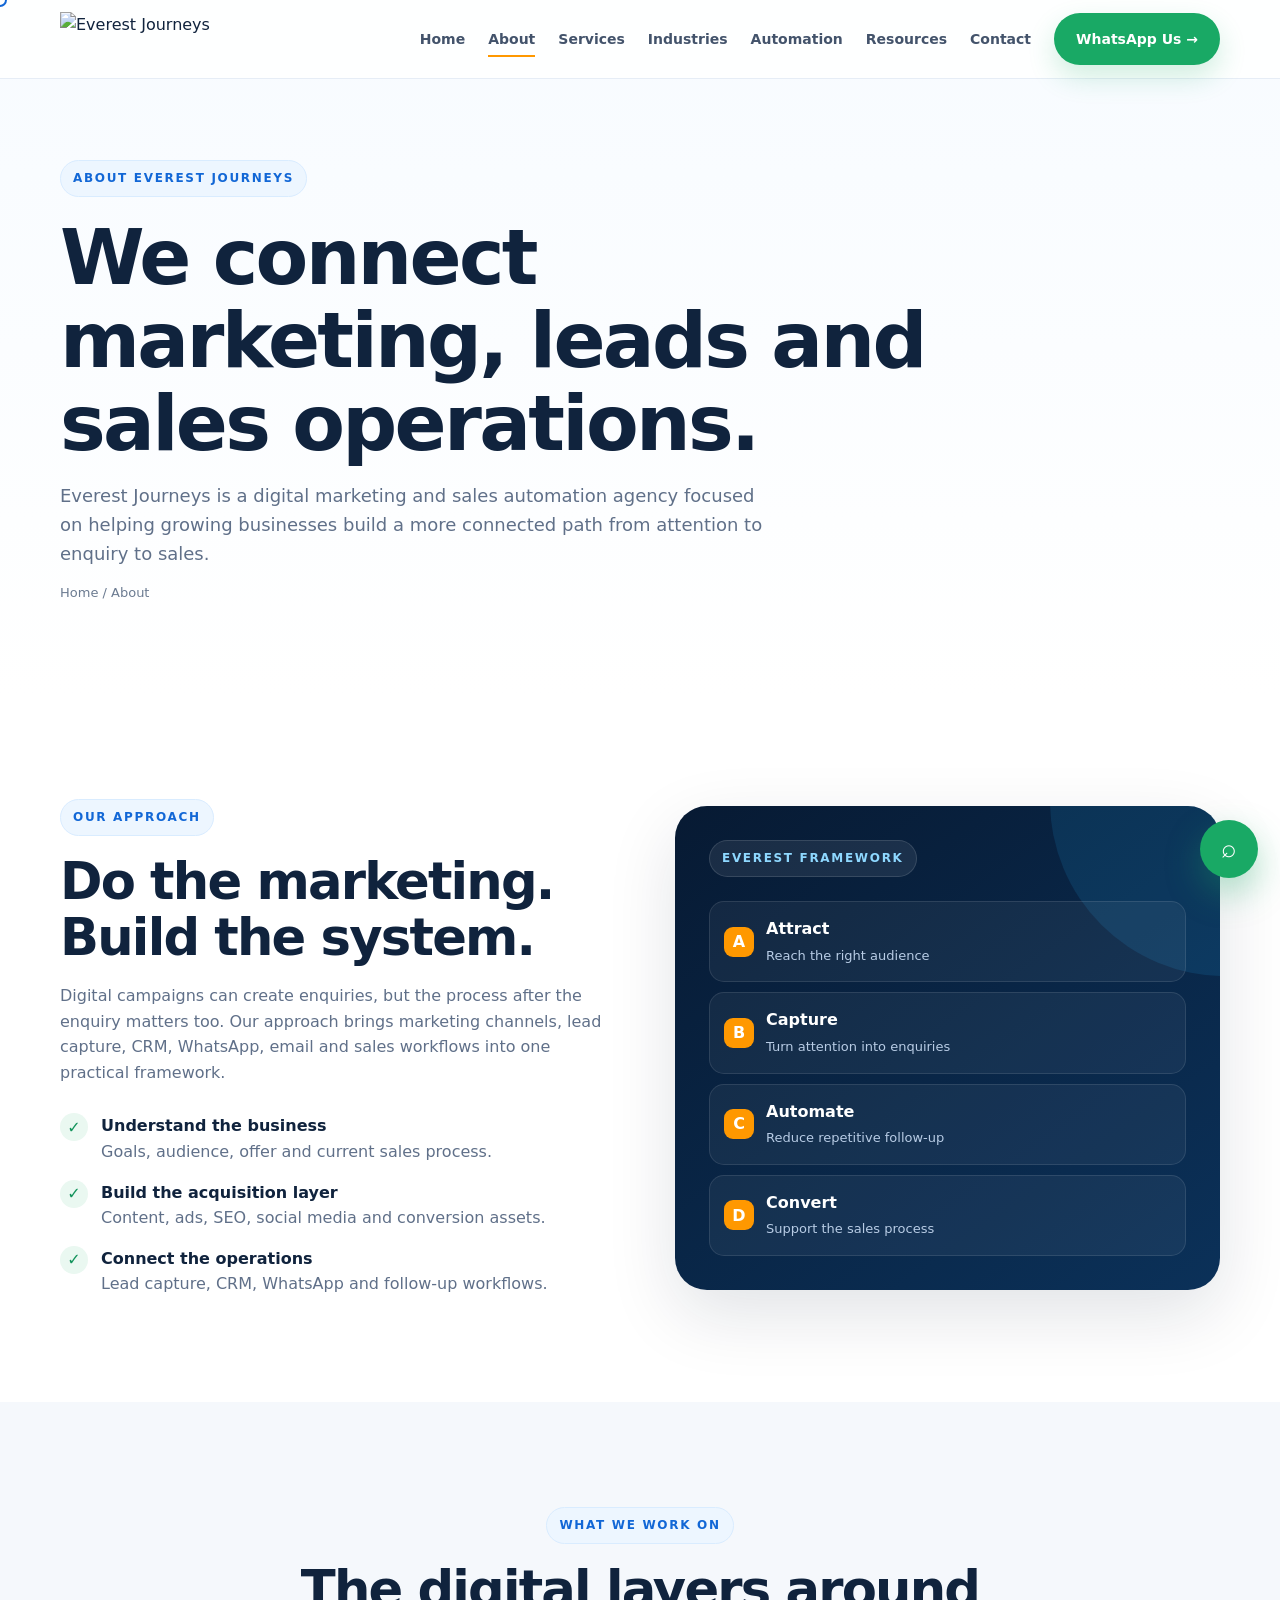
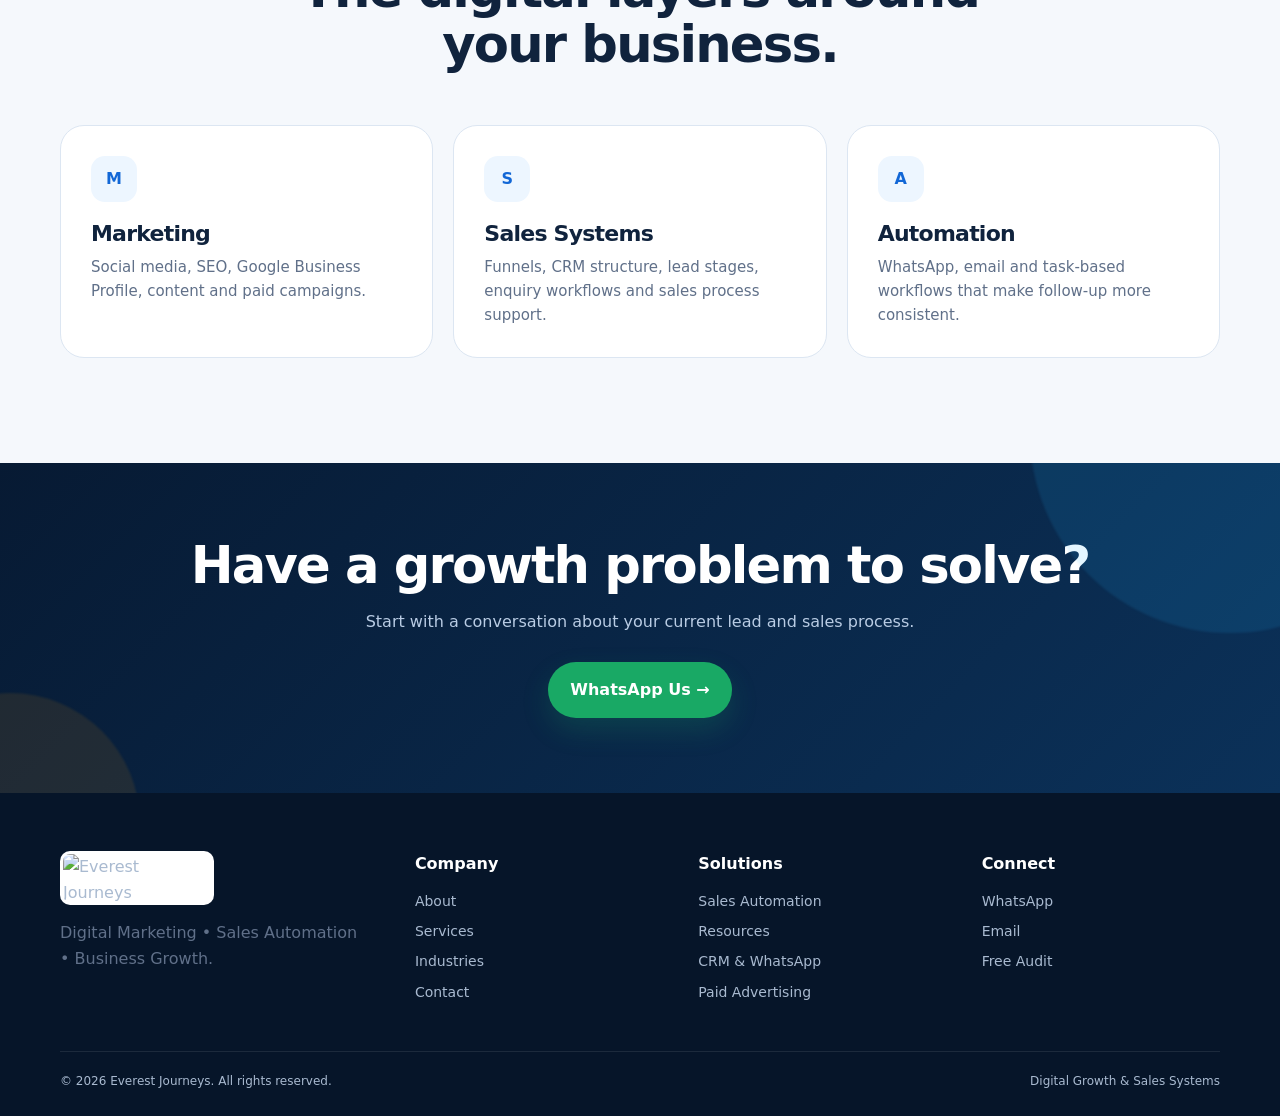
==== about.html @ ce10f8fa "Add files via upload" ====
<!doctype html>
<html lang="en">
<head>
<meta charset="utf-8">
<meta name="viewport" content="width=device-width,initial-scale=1">
<title>About Everest Journeys | Digital Growth & Sales Systems</title>
<meta name="description" content="Learn about Everest Journeys and its digital marketing, lead management and sales automation approach.">
<meta name="theme-color" content="#071a33">
<meta property="og:title" content="About Everest Journeys | Digital Growth & Sales Systems">
<meta property="og:description" content="Learn about Everest Journeys and its digital marketing, lead management and sales automation approach.">
<meta property="og:type" content="website">
<link rel="icon" href="assets/logo.jpg">
<link rel="stylesheet" href="style.css">
</head>
<body>
<div class="loader"><img src="assets/logo.jpg" alt="Everest Journeys"></div>
<div class="cursor"></div>
<header class="nav"><div class="container nav-inner">
<a href="index.html" aria-label="Everest Journeys home"><img class="logo-img" src="assets/logo.jpg" alt="Everest Journeys"></a>
<button class="menu" aria-label="Open menu">☰</button>
<nav class="nav-links">
<a href="index.html">Home</a><a href="about.html">About</a><a href="services.html">Services</a><a href="industries.html">Industries</a><a href="automation.html">Automation</a><a href="resources.html">Resources</a><a href="contact.html">Contact</a>
<a class="btn btn-whatsapp" href="https://wa.me/919928728548?text=Hello%20Everest%20Journeys%2C%20I%20want%20to%20discuss%20my%20business." target="_blank" rel="noopener">WhatsApp Us →</a>
</nav></div></header>

<main>
<section class="page-hero"><div class="container reveal"><span class="eyebrow">About Everest Journeys</span><h1>We connect marketing, leads and sales operations.</h1><p class="sub" style="margin-left:0">Everest Journeys is a digital marketing and sales automation agency focused on helping growing businesses build a more connected path from attention to enquiry to sales.</p><div class="breadcrumb">Home / About</div></div></section>
<section class="section"><div class="container split"><div class="reveal"><span class="eyebrow">Our Approach</span><h2 style="margin-top:18px">Do the marketing. Build the system.</h2><p style="margin-top:18px">Digital campaigns can create enquiries, but the process after the enquiry matters too. Our approach brings marketing channels, lead capture, CRM, WhatsApp, email and sales workflows into one practical framework.</p><div class="checks"><div class="check"><i>✓</i><div><b>Understand the business</b><p>Goals, audience, offer and current sales process.</p></div></div><div class="check"><i>✓</i><div><b>Build the acquisition layer</b><p>Content, ads, SEO, social media and conversion assets.</p></div></div><div class="check"><i>✓</i><div><b>Connect the operations</b><p>Lead capture, CRM, WhatsApp and follow-up workflows.</p></div></div></div></div>
<div class="system reveal delay-2"><span class="eyebrow" style="background:rgba(255,255,255,.08);border-color:rgba(255,255,255,.12);color:#8ed8ff">Everest Framework</span><div class="flow"><div class="flow-row"><div class="flow-num">A</div><div><b>Attract</b><br><span>Reach the right audience</span></div></div><div class="flow-row"><div class="flow-num">B</div><div><b>Capture</b><br><span>Turn attention into enquiries</span></div></div><div class="flow-row"><div class="flow-num">C</div><div><b>Automate</b><br><span>Reduce repetitive follow-up</span></div></div><div class="flow-row"><div class="flow-num">D</div><div><b>Convert</b><br><span>Support the sales process</span></div></div></div></div></div></section>
<section class="section soft"><div class="container"><div class="section-head center reveal"><span class="eyebrow">What We Work On</span><h2 style="margin-top:18px">The digital layers around your business.</h2></div><div class="grid-3"><div class="card reveal"><div class="icon">M</div><h3>Marketing</h3><p>Social media, SEO, Google Business Profile, content and paid campaigns.</p></div><div class="card reveal delay-1"><div class="icon">S</div><h3>Sales Systems</h3><p>Funnels, CRM structure, lead stages, enquiry workflows and sales process support.</p></div><div class="card reveal delay-2"><div class="icon">A</div><h3>Automation</h3><p>WhatsApp, email and task-based workflows that make follow-up more consistent.</p></div></div></div></section>
<section class="cta"><div class="container center reveal"><h2>Have a growth problem to solve?</h2><p>Start with a conversation about your current lead and sales process.</p><div class="actions"><a class="btn btn-whatsapp" href="https://wa.me/919928728548?text=Hello%20Everest%20Journeys%2C%20I%20want%20to%20discuss%20my%20business." target="_blank" rel="noopener">WhatsApp Us →</a></div></div></section>
</main>

<a class="whatsapp-float" href="https://wa.me/919928728548?text=Hello%20Everest%20Journeys%2C%20I%20want%20a%20business%20growth%20audit." target="_blank" rel="noopener" aria-label="WhatsApp Everest Journeys">⌕</a>
<footer class="footer"><div class="container">
<div class="footer-grid">
<div><img class="logo-img" src="assets/logo.jpg" alt="Everest Journeys"><p style="margin-top:15px;max-width:300px">Digital Marketing • Sales Automation • Business Growth.</p></div>
<div><h4>Company</h4><a href="about.html">About</a><a href="services.html">Services</a><a href="industries.html">Industries</a><a href="contact.html">Contact</a></div>
<div><h4>Solutions</h4><a href="automation.html">Sales Automation</a><a href="resources.html">Resources</a><a href="services.html#crm">CRM & WhatsApp</a><a href="services.html#ads">Paid Advertising</a></div>
<div><h4>Connect</h4><a href="https://wa.me/919928728548" target="_blank" rel="noopener">WhatsApp</a><a href="mailto:ronak@everestjourneys.in">Email</a><a href="contact.html">Free Audit</a></div>
</div>
<div class="footer-bottom"><span>© 2026 Everest Journeys. All rights reserved.</span><span>Digital Growth & Sales Systems</span></div>
</div></footer>
<script src="script.js"></script>
</body></html>
---- style.css ----
:root{
  --navy:#071a33;--navy2:#0b2749;--blue:#1267d6;--cyan:#27b7ff;--orange:#ff9800;
  --ink:#10233d;--muted:#607089;--line:#dce6f2;--soft:#f5f8fc;--white:#fff;
  --shadow:0 24px 70px rgba(7,26,51,.12);--radius:24px;
}
*{box-sizing:border-box;margin:0;padding:0}
html{scroll-behavior:smooth}
body{font-family:Inter,ui-sans-serif,system-ui,-apple-system,Segoe UI,Roboto,Arial,sans-serif;color:var(--ink);background:#fff;line-height:1.6;overflow-x:hidden}
a{text-decoration:none;color:inherit} button,input,textarea,select{font:inherit}
.container{width:min(1160px,92%);margin:auto}
.section{padding:105px 0;position:relative}
.soft{background:var(--soft)}
.center{text-align:center}
.eyebrow{display:inline-flex;align-items:center;gap:8px;font-size:12px;font-weight:800;letter-spacing:.14em;text-transform:uppercase;color:var(--blue);background:#edf6ff;border:1px solid #d9ecff;padding:8px 12px;border-radius:999px}
h1,h2,h3{line-height:1.08;letter-spacing:-.035em}
h1{font-size:clamp(44px,6vw,78px);max-width:780px}
h2{font-size:clamp(34px,4vw,54px)}
h3{font-size:22px}
p{color:var(--muted)}
.sub{max-width:720px;margin:16px auto 0;font-size:18px}
.btn{display:inline-flex;align-items:center;justify-content:center;gap:9px;border-radius:999px;padding:14px 21px;font-weight:800;border:1px solid transparent;transition:.3s;cursor:pointer}
.btn-primary{background:linear-gradient(135deg,var(--blue),#1596f3);color:#fff;box-shadow:0 12px 28px rgba(18,103,214,.25)}
.btn-primary:hover{transform:translateY(-3px);box-shadow:0 18px 36px rgba(18,103,214,.3)}
.btn-outline{border-color:#cbd8e8;background:#fff;color:var(--ink)}
.btn-outline:hover{transform:translateY(-3px);border-color:var(--blue);color:var(--blue)}
.btn-whatsapp{background:#19a965;color:#fff;box-shadow:0 12px 28px rgba(25,169,101,.2)}
.btn-whatsapp:hover{transform:translateY(-3px)}
.nav{position:fixed;top:0;left:0;right:0;z-index:1000;background:rgba(255,255,255,.86);backdrop-filter:blur(18px);border-bottom:1px solid rgba(220,230,242,.7)}
.nav-inner{height:78px;display:flex;align-items:center;justify-content:space-between;gap:25px}
.logo-img{width:154px;height:54px;object-fit:contain;display:block}
.nav-links{display:flex;align-items:center;gap:23px;font-size:14px;font-weight:750}
.nav-links a:not(.btn){color:#43536b;position:relative}
.nav-links a:not(.btn):after{content:"";position:absolute;left:0;right:100%;bottom:-7px;height:2px;background:var(--orange);transition:.25s}
.nav-links a:hover{color:var(--ink)}
.nav-links a:hover:after,.nav-links a.active:after{right:0}
.menu{display:none;border:0;background:none;font-size:28px}
.hero{min-height:790px;padding:170px 0 100px;background:
radial-gradient(circle at 80% 25%,rgba(39,183,255,.18),transparent 30%),
radial-gradient(circle at 20% 10%,rgba(255,152,0,.10),transparent 25%),
linear-gradient(180deg,#f8fbff,#fff);position:relative;overflow:hidden}
.hero:before{content:"";position:absolute;inset:0;background-image:linear-gradient(rgba(18,103,214,.045) 1px,transparent 1px),linear-gradient(90deg,rgba(18,103,214,.045) 1px,transparent 1px);background-size:44px 44px;mask-image:linear-gradient(to bottom,#000,transparent 85%);pointer-events:none}
.hero-grid{display:grid;grid-template-columns:1.02fr .98fr;align-items:center;gap:60px;position:relative;z-index:1}
.hero h1{margin:22px 0}
.hero h1 span{background:linear-gradient(90deg,var(--blue),var(--cyan));-webkit-background-clip:text;background-clip:text;color:transparent}
.hero-copy{font-size:19px;max-width:660px}
.actions{display:flex;gap:13px;flex-wrap:wrap;margin-top:28px}
.hero-note{display:flex;gap:20px;flex-wrap:wrap;margin-top:28px;font-size:13px;color:#53647b;font-weight:700}
.hero-note span{display:flex;align-items:center;gap:7px}
.hero-note b{color:var(--orange)}
.visual{position:relative;min-height:520px;perspective:1200px}
.dashboard{position:absolute;inset:35px 5px 55px 20px;border:1px solid rgba(255,255,255,.35);border-radius:28px;background:linear-gradient(145deg,#0a2445,#0a315b);box-shadow:0 40px 90px rgba(7,26,51,.28);padding:22px;color:#fff;transform:rotateY(-8deg) rotateX(4deg);transition:.6s}
.visual:hover .dashboard{transform:rotateY(-2deg) rotateX(1deg) translateY(-8px)}
.dash-head{display:flex;justify-content:space-between;align-items:center;color:#dcecff}
.dash-title{font-weight:850}
.live{font-size:11px;padding:6px 9px;border-radius:999px;background:rgba(38,202,132,.12);color:#6df0b0;border:1px solid rgba(109,240,176,.2)}
.pipeline{display:grid;grid-template-columns:repeat(3,1fr);gap:12px;margin-top:20px}
.pipe{background:rgba(255,255,255,.06);border:1px solid rgba(255,255,255,.08);border-radius:16px;padding:12px;min-height:260px}
.pipe>strong{font-size:10px;letter-spacing:.12em;color:#8fb0d5}
.lead-card{margin-top:11px;background:#fff;color:var(--ink);border-radius:12px;padding:12px;box-shadow:0 8px 18px rgba(0,0,0,.1);font-size:11px}
.lead-card b{display:block;font-size:12px;margin-bottom:2px}
.metric{display:flex;justify-content:space-between;margin-top:18px;padding-top:15px;border-top:1px solid rgba(255,255,255,.1)}
.metric strong{font-size:23px}.metric small{color:#9bb3d1}
.float-card{position:absolute;background:#fff;border:1px solid #e5edf6;border-radius:18px;padding:14px 17px;box-shadow:0 20px 45px rgba(7,26,51,.15);font-size:12px;font-weight:800;animation:float 5s ease-in-out infinite}
.float-card b{display:block;font-size:16px;color:var(--blue)}
.fc1{top:4px;right:-12px}.fc2{bottom:22px;left:-18px;animation-delay:-2s}.fc3{bottom:0;right:45px;animation-delay:-3.2s}
@keyframes float{50%{transform:translateY(-12px)}}
.marquee{border-block:1px solid var(--line);background:#fff;overflow:hidden}
.marquee-track{display:flex;gap:45px;width:max-content;padding:20px 0;font-size:12px;font-weight:850;letter-spacing:.12em;text-transform:uppercase;color:#73839a;animation:marquee 24s linear infinite}
@keyframes marquee{to{transform:translateX(-50%)}}
.section-head{max-width:780px;margin-bottom:52px}
.section-head.center{margin-left:auto;margin-right:auto}
.grid-3{display:grid;grid-template-columns:repeat(3,1fr);gap:20px}
.card{background:#fff;border:1px solid var(--line);border-radius:var(--radius);padding:30px;transition:.35s;position:relative;overflow:hidden}
.card:before{content:"";position:absolute;width:130px;height:130px;right:-65px;top:-65px;border-radius:50%;background:radial-gradient(circle,rgba(39,183,255,.18),transparent 68%);opacity:0;transition:.35s}
.card:hover{transform:translateY(-9px);box-shadow:var(--shadow);border-color:#cfe2f7}
.card:hover:before{opacity:1}
.icon{width:46px;height:46px;border-radius:14px;display:grid;place-items:center;background:#edf6ff;color:var(--blue);font-weight:900;margin-bottom:20px}
.card p{margin-top:10px;font-size:15px}
.split{display:grid;grid-template-columns:1fr 1fr;gap:70px;align-items:center}
.checks{display:grid;gap:15px;margin-top:28px}
.check{display:flex;gap:13px;align-items:flex-start}
.check i{width:28px;height:28px;border-radius:50%;display:grid;place-items:center;background:#eaf8f1;color:#12935b;font-style:normal;font-weight:900;flex:0 0 auto}
.system{background:linear-gradient(145deg,#071a33,#0b3159);border-radius:32px;padding:34px;color:#fff;box-shadow:var(--shadow);position:relative;overflow:hidden}
.system:after{content:"";position:absolute;width:350px;height:350px;border-radius:50%;background:rgba(39,183,255,.12);right:-180px;top:-180px}
.flow{display:grid;gap:10px;margin-top:24px;position:relative;z-index:1}
.flow-row{display:flex;align-items:center;gap:12px;padding:14px;border:1px solid rgba(255,255,255,.1);background:rgba(255,255,255,.05);border-radius:15px}
.flow-num{width:30px;height:30px;border-radius:9px;display:grid;place-items:center;background:var(--orange);color:#fff;font-weight:900}
.flow-row span{color:#b8cce5;font-size:13px}
.industry{display:block;min-height:230px}
.industry h3{margin-top:35px}
.industry .tag{position:absolute;top:25px;right:25px;font-size:11px;font-weight:850;color:var(--blue);background:#edf6ff;padding:6px 9px;border-radius:999px}
.cta{padding:75px 0;background:linear-gradient(135deg,#071a33,#0b3159);color:#fff;position:relative;overflow:hidden}
.cta:before,.cta:after{content:"";position:absolute;border-radius:50%;filter:blur(1px)}
.cta:before{width:400px;height:400px;background:rgba(39,183,255,.12);right:-150px;top:-230px}
.cta:after{width:260px;height:260px;background:rgba(255,152,0,.10);left:-120px;bottom:-160px}
.cta p{color:#b9cce4;max-width:700px;margin:15px auto 0}
.cta .actions{justify-content:center}
.footer{background:#061529;color:#a9bad0;padding:58px 0 25px}
.footer-grid{display:grid;grid-template-columns:1.3fr 1fr 1fr 1fr;gap:45px}
.footer .logo-img{background:#fff;border-radius:10px;padding:3px}
.footer h4{color:#fff;margin-bottom:13px}
.footer a{display:block;font-size:14px;margin:8px 0;color:#a9bad0}.footer a:hover{color:#fff}
.footer-bottom{border-top:1px solid rgba(255,255,255,.09);margin-top:40px;padding-top:20px;font-size:12px;display:flex;justify-content:space-between;gap:20px}
.page-hero{padding:160px 0 90px;background:linear-gradient(180deg,#f7fbff,#fff);position:relative}
.page-hero h1{margin-top:20px;max-width:900px}
.breadcrumb{font-size:13px;color:#6b7b91;margin-top:15px}
.service-grid{display:grid;grid-template-columns:repeat(2,1fr);gap:20px}
.service-card{display:flex;gap:20px}
.service-card .icon{flex:0 0 auto}
.faq{border-top:1px solid var(--line)}
.faq details{border-bottom:1px solid var(--line);padding:22px 0}
.faq summary{cursor:pointer;font-weight:800;list-style:none;display:flex;justify-content:space-between;gap:20px}
.faq summary:after{content:"+";color:var(--blue);font-size:22px}.faq details[open] summary:after{content:"−"}
.faq p{padding-top:12px;max-width:850px}
.form-wrap{display:grid;grid-template-columns:.85fr 1.15fr;gap:30px}
.form-card{background:#fff;border:1px solid var(--line);border-radius:28px;padding:30px;box-shadow:var(--shadow)}
.field{display:grid;gap:7px;margin-bottom:16px}.field label{font-size:13px;font-weight:800}
.field input,.field textarea,.field select{width:100%;border:1px solid #d5e0ec;border-radius:13px;padding:13px 14px;outline:none;background:#fbfdff}
.field input:focus,.field textarea:focus,.field select:focus{border-color:var(--blue);box-shadow:0 0 0 4px rgba(18,103,214,.08)}
.field textarea{min-height:135px;resize:vertical}
.notice{padding:14px;border-radius:14px;background:#f4f8fd;border:1px solid #e0eaf4;font-size:13px;color:#607089}
.whatsapp-float{position:fixed;right:22px;bottom:22px;z-index:900;width:58px;height:58px;border-radius:50%;display:grid;place-items:center;background:#19a965;color:#fff;box-shadow:0 15px 35px rgba(25,169,101,.35);font-size:26px;transition:.3s}
.whatsapp-float:hover{transform:translateY(-5px) scale(1.04)}
.reveal{opacity:0;transform:translateY(28px);transition:opacity .8s ease,transform .8s ease}.reveal.visible{opacity:1;transform:none}
.delay-1{transition-delay:.08s}.delay-2{transition-delay:.16s}.delay-3{transition-delay:.24s}
.loader{position:fixed;inset:0;background:#fff;z-index:2000;display:grid;place-items:center;transition:.5s}
.loader.hide{opacity:0;visibility:hidden}.loader img{width:160px;height:90px;object-fit:contain}
.cursor{position:fixed;width:14px;height:14px;border:2px solid var(--blue);border-radius:50%;pointer-events:none;z-index:3000;transform:translate(-50%,-50%);transition:width .2s,height .2s,background .2s;display:none}
@media (pointer:fine){.cursor{display:block}}
@media(max-width:980px){
 .nav-links{position:fixed;top:78px;left:0;right:0;background:#fff;border-bottom:1px solid var(--line);padding:18px 5%;display:none;flex-direction:column;align-items:stretch}
 .nav-links.open{display:flex}.nav-links .btn{text-align:center}.menu{display:block}
 .hero-grid,.split,.form-wrap{grid-template-columns:1fr}.visual{min-height:500px}.dashboard{inset:20px 10px 60px 10px}
 .grid-3{grid-template-columns:1fr 1fr}.footer-grid{grid-template-columns:1fr 1fr}
}
@media(max-width:620px){
 .nav-inner{height:70px}.logo-img{width:128px;height:48px}.nav-links{top:70px}
 .section{padding:76px 0}.hero{padding:130px 0 70px;min-height:auto}.hero h1{font-size:46px}.hero-copy{font-size:17px}
 .visual{min-height:420px}.dashboard{padding:15px;border-radius:20px}.pipeline{gap:7px}.pipe{padding:8px;min-height:215px}.lead-card{padding:8px;font-size:9px}.lead-card b{font-size:10px}
 .fc1{right:-5px}.fc2{left:-5px}.fc3{right:5px}.float-card{padding:10px 12px}
 .grid-3,.service-grid{grid-template-columns:1fr}.footer-grid{grid-template-columns:1fr 1fr}.footer-bottom{flex-direction:column}
 .actions .btn{width:100%}.cta{padding:65px 0}
}
@media(prefers-reduced-motion:reduce){*,*:before,*:after{animation:none!important;transition:none!important;scroll-behavior:auto!important}.reveal{opacity:1;transform:none}}
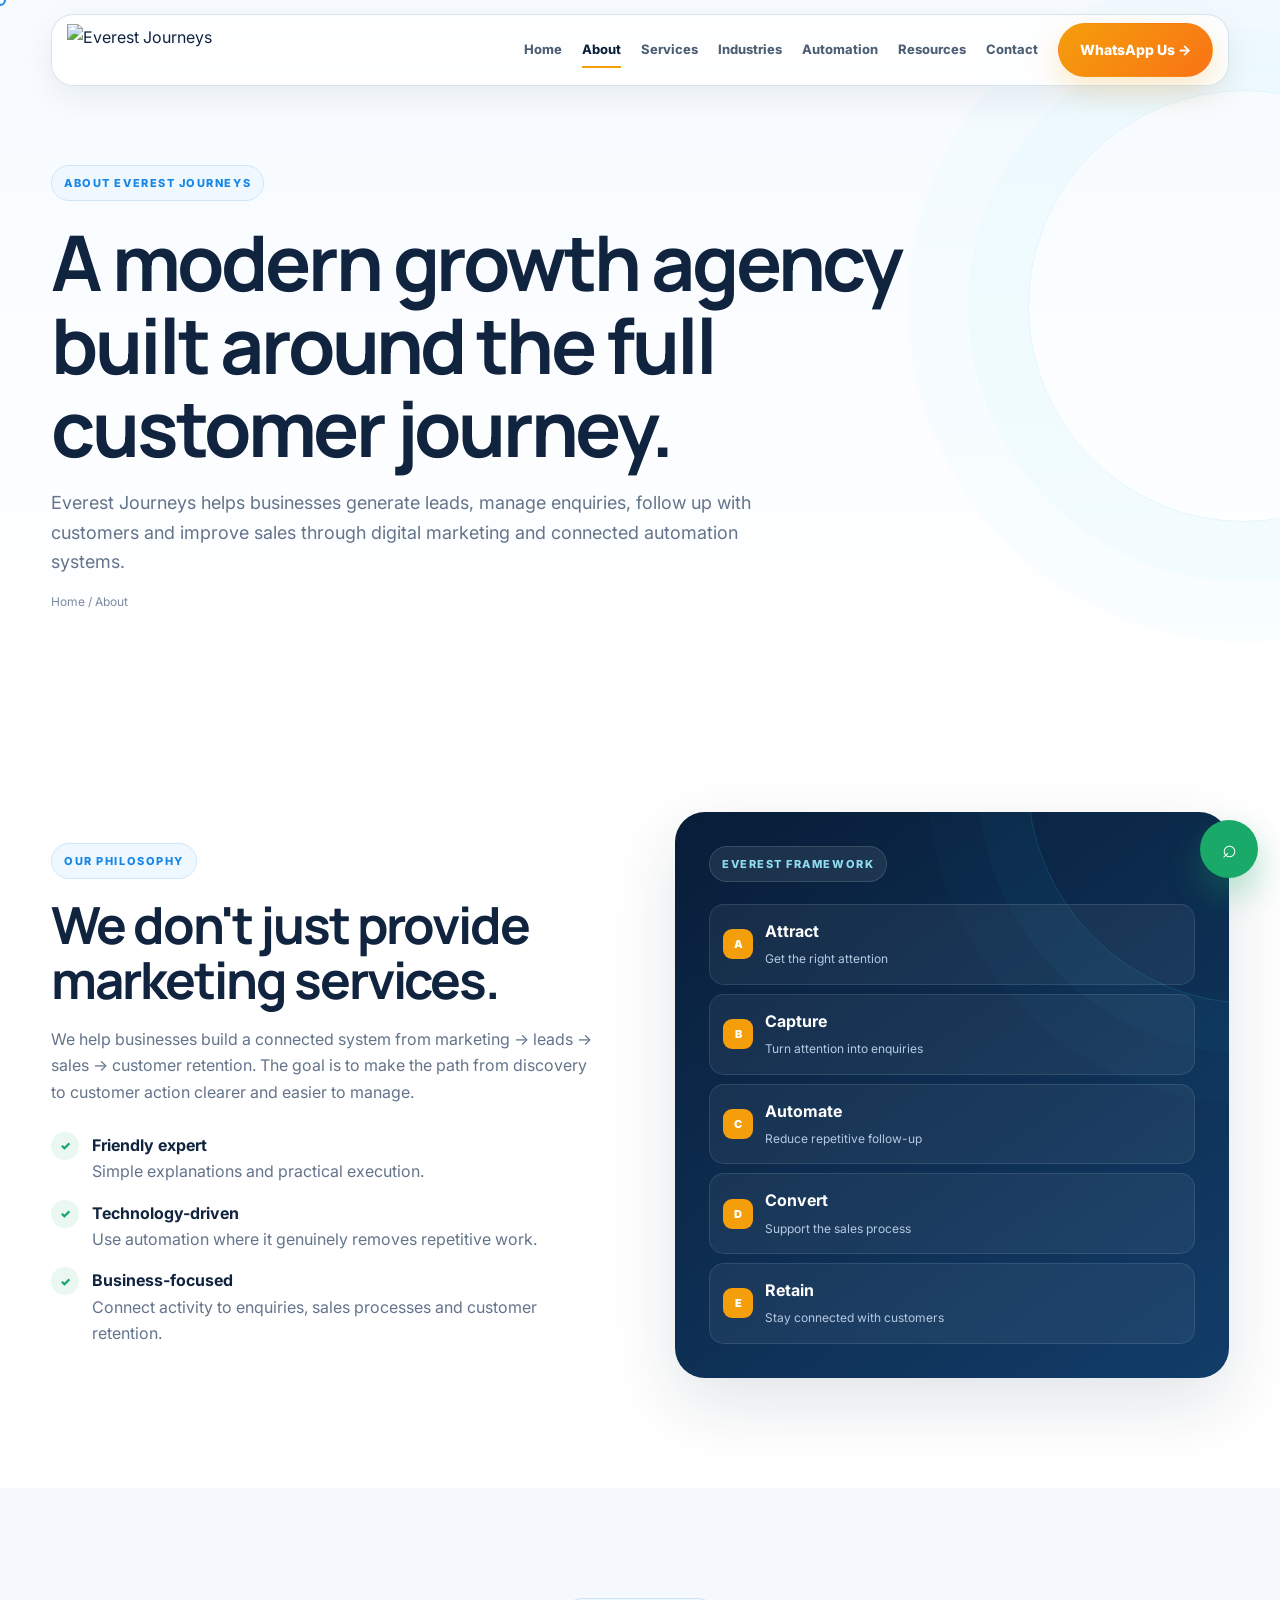
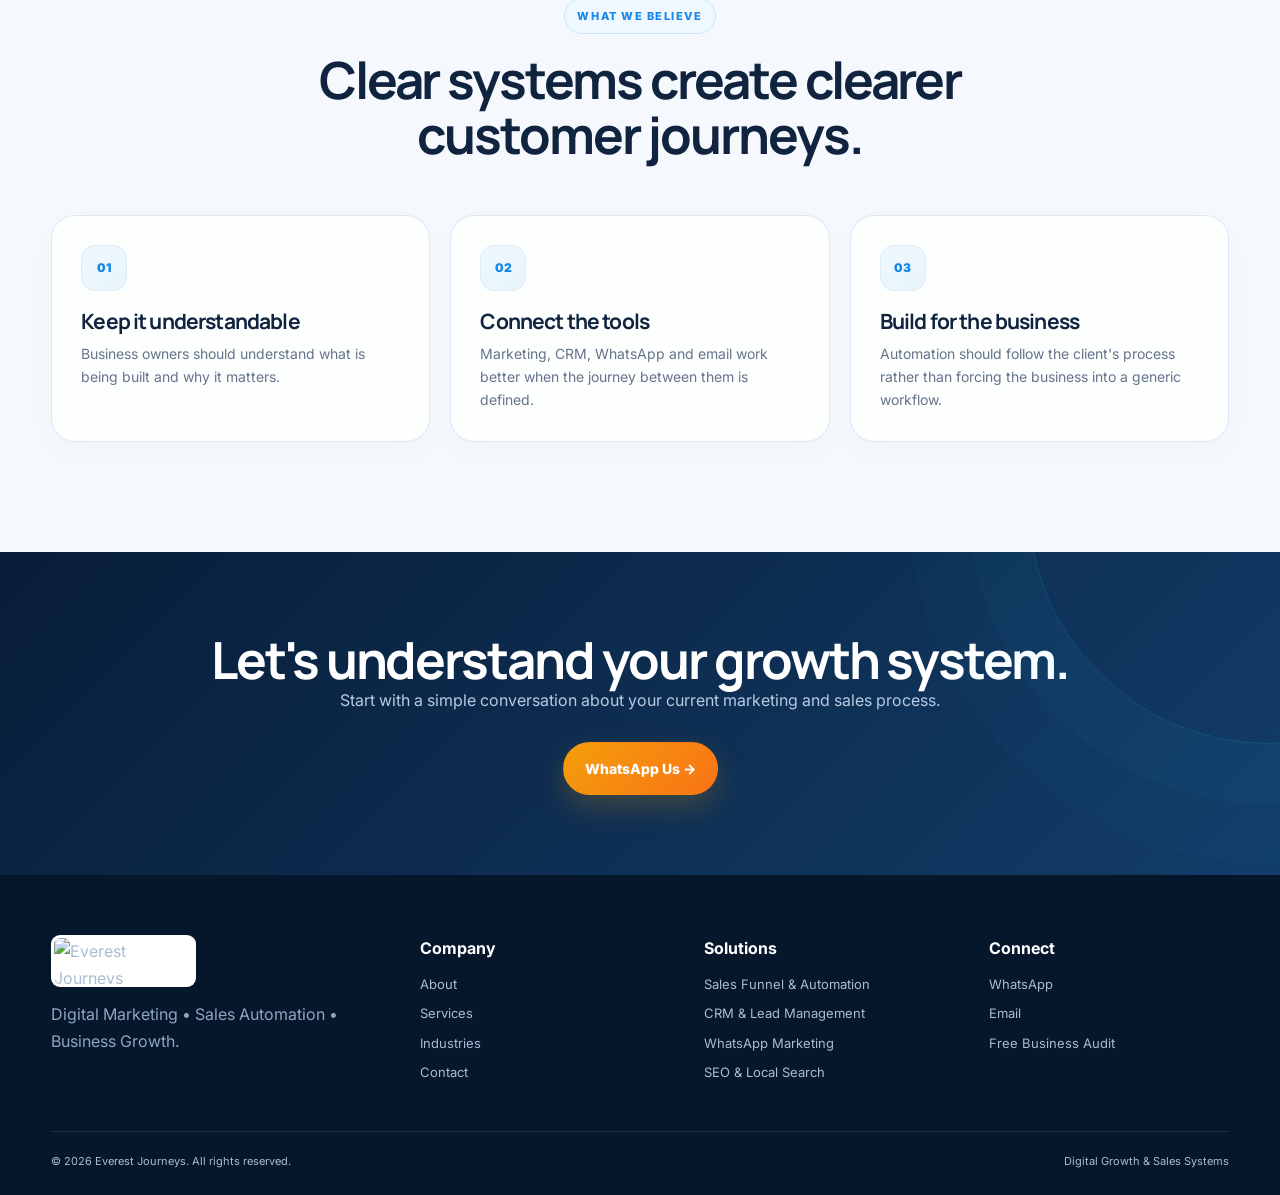
==== commit 71b92aeb: "Add files via upload" ====
--- a/about.html
+++ b/about.html
@@ -1,45 +1,49 @@
 <!doctype html>
-<html lang="en">
+<html lang="en-IN">
 <head>
-<meta charset="utf-8">
-<meta name="viewport" content="width=device-width,initial-scale=1">
-<title>About Everest Journeys | Digital Growth & Sales Systems</title>
-<meta name="description" content="Learn about Everest Journeys and its digital marketing, lead management and sales automation approach.">
-<meta name="theme-color" content="#071a33">
-<meta property="og:title" content="About Everest Journeys | Digital Growth & Sales Systems">
-<meta property="og:description" content="Learn about Everest Journeys and its digital marketing, lead management and sales automation approach.">
-<meta property="og:type" content="website">
-<link rel="icon" href="assets/logo.jpg">
+<meta charset="utf-8"><meta name="viewport" content="width=device-width,initial-scale=1">
+<title>About Everest Journeys | Digital Growth & Sales Automation Agency</title><meta name="description" content="Learn how Everest Journeys connects digital marketing, lead management, sales automation and customer retention.">
+<link rel="canonical" href="https://everestjourneys.in/about.html">
+<meta name="robots" content="index,follow,max-image-preview:large,max-snippet:-1,max-video-preview:-1">
+<meta name="theme-color" content="#0B1F3A">
+<meta property="og:type" content="website"><meta property="og:title" content="About Everest Journeys | Digital Growth & Sales Automation Agency"><meta property="og:description" content="Learn how Everest Journeys connects digital marketing, lead management, sales automation and customer retention."><meta property="og:url" content="https://everestjourneys.in/about.html">
+<link rel="icon" type="image/png" href="assets/logo.png">
 <link rel="stylesheet" href="style.css">
+<script type="application/ld+json">
+{
+ "@context":"https://schema.org",
+ "@type":"AboutPage",
+ "name":"About Everest Journeys | Digital Growth & Sales Automation Agency",
+ "url":"https://everestjourneys.in/about.html",
+ "description":"Learn how Everest Journeys connects digital marketing, lead management, sales automation and customer retention.",
+ "isPartOf":{"@type":"WebSite","name":"Everest Journeys","url":"https://everestjourneys.in/"},
+ "publisher":{"@type":"Organization","name":"Everest Journeys","url":"https://everestjourneys.in/","email":"ronak@everestjourneys.in","telephone":"+919928728548"}
+}
+</script>
 </head>
 <body>
-<div class="loader"><img src="assets/logo.jpg" alt="Everest Journeys"></div>
+<div class="loader"><img src="assets/logo.png" alt="Everest Journeys"></div>
 <div class="cursor"></div>
-<header class="nav"><div class="container nav-inner">
-<a href="index.html" aria-label="Everest Journeys home"><img class="logo-img" src="assets/logo.jpg" alt="Everest Journeys"></a>
-<button class="menu" aria-label="Open menu">☰</button>
+<header class="nav"><div class="container nav-shell"><div class="nav-inner">
+<a class="logo-link" href="index.html" aria-label="Everest Journeys Home"><img class="logo-img" src="assets/logo.png" alt="Everest Journeys"></a>
+<button class="menu" aria-label="Open navigation">☰</button>
 <nav class="nav-links">
 <a href="index.html">Home</a><a href="about.html">About</a><a href="services.html">Services</a><a href="industries.html">Industries</a><a href="automation.html">Automation</a><a href="resources.html">Resources</a><a href="contact.html">Contact</a>
-<a class="btn btn-whatsapp" href="https://wa.me/919928728548?text=Hello%20Everest%20Journeys%2C%20I%20want%20to%20discuss%20my%20business." target="_blank" rel="noopener">WhatsApp Us →</a>
-</nav></div></header>
+<a class="btn btn-orange" href="https://wa.me/919928728548?text=Hello%20Everest%20Journeys%2C%20I%20want%20to%20discuss%20my%20business." target="_blank" rel="noopener">WhatsApp Us →</a>
+</nav></div></div></header>
 
-<main>
-<section class="page-hero"><div class="container reveal"><span class="eyebrow">About Everest Journeys</span><h1>We connect marketing, leads and sales operations.</h1><p class="sub" style="margin-left:0">Everest Journeys is a digital marketing and sales automation agency focused on helping growing businesses build a more connected path from attention to enquiry to sales.</p><div class="breadcrumb">Home / About</div></div></section>
-<section class="section"><div class="container split"><div class="reveal"><span class="eyebrow">Our Approach</span><h2 style="margin-top:18px">Do the marketing. Build the system.</h2><p style="margin-top:18px">Digital campaigns can create enquiries, but the process after the enquiry matters too. Our approach brings marketing channels, lead capture, CRM, WhatsApp, email and sales workflows into one practical framework.</p><div class="checks"><div class="check"><i>✓</i><div><b>Understand the business</b><p>Goals, audience, offer and current sales process.</p></div></div><div class="check"><i>✓</i><div><b>Build the acquisition layer</b><p>Content, ads, SEO, social media and conversion assets.</p></div></div><div class="check"><i>✓</i><div><b>Connect the operations</b><p>Lead capture, CRM, WhatsApp and follow-up workflows.</p></div></div></div></div>
-<div class="system reveal delay-2"><span class="eyebrow" style="background:rgba(255,255,255,.08);border-color:rgba(255,255,255,.12);color:#8ed8ff">Everest Framework</span><div class="flow"><div class="flow-row"><div class="flow-num">A</div><div><b>Attract</b><br><span>Reach the right audience</span></div></div><div class="flow-row"><div class="flow-num">B</div><div><b>Capture</b><br><span>Turn attention into enquiries</span></div></div><div class="flow-row"><div class="flow-num">C</div><div><b>Automate</b><br><span>Reduce repetitive follow-up</span></div></div><div class="flow-row"><div class="flow-num">D</div><div><b>Convert</b><br><span>Support the sales process</span></div></div></div></div></div></section>
-<section class="section soft"><div class="container"><div class="section-head center reveal"><span class="eyebrow">What We Work On</span><h2 style="margin-top:18px">The digital layers around your business.</h2></div><div class="grid-3"><div class="card reveal"><div class="icon">M</div><h3>Marketing</h3><p>Social media, SEO, Google Business Profile, content and paid campaigns.</p></div><div class="card reveal delay-1"><div class="icon">S</div><h3>Sales Systems</h3><p>Funnels, CRM structure, lead stages, enquiry workflows and sales process support.</p></div><div class="card reveal delay-2"><div class="icon">A</div><h3>Automation</h3><p>WhatsApp, email and task-based workflows that make follow-up more consistent.</p></div></div></div></section>
-<section class="cta"><div class="container center reveal"><h2>Have a growth problem to solve?</h2><p>Start with a conversation about your current lead and sales process.</p><div class="actions"><a class="btn btn-whatsapp" href="https://wa.me/919928728548?text=Hello%20Everest%20Journeys%2C%20I%20want%20to%20discuss%20my%20business." target="_blank" rel="noopener">WhatsApp Us →</a></div></div></section>
-</main>
+<main><section class="page-hero"><div class="container reveal"><span class="eyebrow">About Everest Journeys</span><h1>A modern growth agency built around the full customer journey.</h1><p class="sub" style="margin-left:0">Everest Journeys helps businesses generate leads, manage enquiries, follow up with customers and improve sales through digital marketing and connected automation systems.</p><div class="breadcrumb">Home / About</div></div></section>
+<section class="section"><div class="container split"><div class="reveal"><span class="eyebrow">Our Philosophy</span><h2 style="margin-top:18px">We don't just provide marketing services.</h2><p style="margin-top:18px">We help businesses build a connected system from marketing → leads → sales → customer retention. The goal is to make the path from discovery to customer action clearer and easier to manage.</p><div class="checks"><div class="check"><i>✓</i><div><b>Friendly expert</b><p>Simple explanations and practical execution.</p></div></div><div class="check"><i>✓</i><div><b>Technology-driven</b><p>Use automation where it genuinely removes repetitive work.</p></div></div><div class="check"><i>✓</i><div><b>Business-focused</b><p>Connect activity to enquiries, sales processes and customer retention.</p></div></div></div></div>
+<div class="system reveal delay-2"><span class="eyebrow" style="background:rgba(255,255,255,.08);border-color:rgba(255,255,255,.12);color:#8EDCF0">Everest Framework</span><div class="flow"><div class="flow-row"><div class="flow-num">A</div><div><b>Attract</b><br><span>Get the right attention</span></div></div><div class="flow-row"><div class="flow-num">B</div><div><b>Capture</b><br><span>Turn attention into enquiries</span></div></div><div class="flow-row"><div class="flow-num">C</div><div><b>Automate</b><br><span>Reduce repetitive follow-up</span></div></div><div class="flow-row"><div class="flow-num">D</div><div><b>Convert</b><br><span>Support the sales process</span></div></div><div class="flow-row"><div class="flow-num">E</div><div><b>Retain</b><br><span>Stay connected with customers</span></div></div></div></div></div></section>
+<section class="section soft"><div class="container"><div class="section-head center reveal"><span class="eyebrow">What We Believe</span><h2 style="margin-top:18px">Clear systems create clearer customer journeys.</h2></div><div class="grid-3"><div class="card reveal"><div class="icon">01</div><h3>Keep it understandable</h3><p>Business owners should understand what is being built and why it matters.</p></div><div class="card reveal delay-1"><div class="icon">02</div><h3>Connect the tools</h3><p>Marketing, CRM, WhatsApp and email work better when the journey between them is defined.</p></div><div class="card reveal delay-2"><div class="icon">03</div><h3>Build for the business</h3><p>Automation should follow the client's process rather than forcing the business into a generic workflow.</p></div></div></div></section>
+<section class="cta"><div class="container center reveal"><h2>Let's understand your growth system.</h2><p>Start with a simple conversation about your current marketing and sales process.</p><div class="actions"><a class="btn btn-orange" href="https://wa.me/919928728548?text=Hello%20Everest%20Journeys%2C%20I%20want%20to%20discuss%20my%20business." target="_blank" rel="noopener">WhatsApp Us →</a></div></div></section></main>
 
 <a class="whatsapp-float" href="https://wa.me/919928728548?text=Hello%20Everest%20Journeys%2C%20I%20want%20a%20business%20growth%20audit." target="_blank" rel="noopener" aria-label="WhatsApp Everest Journeys">⌕</a>
-<footer class="footer"><div class="container">
-<div class="footer-grid">
-<div><img class="logo-img" src="assets/logo.jpg" alt="Everest Journeys"><p style="margin-top:15px;max-width:300px">Digital Marketing • Sales Automation • Business Growth.</p></div>
+<footer class="footer"><div class="container"><div class="footer-grid">
+<div><img class="logo-img" src="assets/logo.png" alt="Everest Journeys"><p style="margin-top:14px;max-width:310px">Digital Marketing • Sales Automation • Business Growth.</p></div>
 <div><h4>Company</h4><a href="about.html">About</a><a href="services.html">Services</a><a href="industries.html">Industries</a><a href="contact.html">Contact</a></div>
-<div><h4>Solutions</h4><a href="automation.html">Sales Automation</a><a href="resources.html">Resources</a><a href="services.html#crm">CRM & WhatsApp</a><a href="services.html#ads">Paid Advertising</a></div>
-<div><h4>Connect</h4><a href="https://wa.me/919928728548" target="_blank" rel="noopener">WhatsApp</a><a href="mailto:ronak@everestjourneys.in">Email</a><a href="contact.html">Free Audit</a></div>
-</div>
-<div class="footer-bottom"><span>© 2026 Everest Journeys. All rights reserved.</span><span>Digital Growth & Sales Systems</span></div>
-</div></footer>
+<div><h4>Solutions</h4><a href="automation.html">Sales Funnel & Automation</a><a href="services.html#crm">CRM & Lead Management</a><a href="services.html#whatsapp">WhatsApp Marketing</a><a href="services.html#seo">SEO & Local Search</a></div>
+<div><h4>Connect</h4><a href="https://wa.me/919928728548" target="_blank" rel="noopener">WhatsApp</a><a href="mailto:ronak@everestjourneys.in">Email</a><a href="contact.html">Free Business Audit</a></div>
+</div><div class="footer-bottom"><span>© 2026 Everest Journeys. All rights reserved.</span><span>Digital Growth & Sales Systems</span></div></div></footer>
 <script src="script.js"></script>
 </body></html>
--- a/style.css
+++ b/style.css
@@ -1,145 +1,130 @@
+
+@import url('https://fonts.googleapis.com/css2?family=Inter:wght@400;500;600;700;800&family=Manrope:wght@600;700;800&display=swap');
 
 :root{
-  --navy:#071a33;--navy2:#0b2749;--blue:#1267d6;--cyan:#27b7ff;--orange:#ff9800;
-  --ink:#10233d;--muted:#607089;--line:#dce6f2;--soft:#f5f8fc;--white:#fff;
-  --shadow:0 24px 70px rgba(7,26,51,.12);--radius:24px;
+  --navy:#0B1F3A; --navy-2:#102D50; --blue:#1687E8; --cyan:#20B9D8;
+  --orange:#F59E0B; --orange-2:#F97316; --green:#16A66A;
+  --ink:#10233F; --muted:#64748B; --line:#DCE7F2; --soft:#F5F9FD; --white:#fff;
+  --glass:rgba(255,255,255,.72); --shadow:0 25px 70px rgba(11,31,58,.12);
+  --radius:24px;
 }
 *{box-sizing:border-box;margin:0;padding:0}
 html{scroll-behavior:smooth}
-body{font-family:Inter,ui-sans-serif,system-ui,-apple-system,Segoe UI,Roboto,Arial,sans-serif;color:var(--ink);background:#fff;line-height:1.6;overflow-x:hidden}
-a{text-decoration:none;color:inherit} button,input,textarea,select{font:inherit}
-.container{width:min(1160px,92%);margin:auto}
-.section{padding:105px 0;position:relative}
+body{font-family:Inter,Arial,sans-serif;color:var(--ink);background:#fff;line-height:1.65;overflow-x:hidden}
+a{text-decoration:none;color:inherit}button,input,textarea,select{font:inherit}
+.container{width:min(1180px,92%);margin:auto}
+.section{padding:110px 0;position:relative}
 .soft{background:var(--soft)}
 .center{text-align:center}
-.eyebrow{display:inline-flex;align-items:center;gap:8px;font-size:12px;font-weight:800;letter-spacing:.14em;text-transform:uppercase;color:var(--blue);background:#edf6ff;border:1px solid #d9ecff;padding:8px 12px;border-radius:999px}
-h1,h2,h3{line-height:1.08;letter-spacing:-.035em}
-h1{font-size:clamp(44px,6vw,78px);max-width:780px}
-h2{font-size:clamp(34px,4vw,54px)}
-h3{font-size:22px}
+.eyebrow{display:inline-flex;align-items:center;gap:8px;padding:8px 12px;border:1px solid #CFE5FA;border-radius:999px;background:#EFF8FF;color:var(--blue);font-size:11px;font-weight:800;letter-spacing:.14em;text-transform:uppercase}
+h1,h2,h3{font-family:Manrope,Inter,sans-serif;line-height:1.08;letter-spacing:-.04em}
+h1{font-size:clamp(46px,6vw,82px);max-width:880px}
+h2{font-size:clamp(34px,4vw,55px)}
+h3{font-size:21px}
 p{color:var(--muted)}
-.sub{max-width:720px;margin:16px auto 0;font-size:18px}
-.btn{display:inline-flex;align-items:center;justify-content:center;gap:9px;border-radius:999px;padding:14px 21px;font-weight:800;border:1px solid transparent;transition:.3s;cursor:pointer}
-.btn-primary{background:linear-gradient(135deg,var(--blue),#1596f3);color:#fff;box-shadow:0 12px 28px rgba(18,103,214,.25)}
-.btn-primary:hover{transform:translateY(-3px);box-shadow:0 18px 36px rgba(18,103,214,.3)}
-.btn-outline{border-color:#cbd8e8;background:#fff;color:var(--ink)}
+.sub{max-width:760px;margin:18px auto 0;font-size:18px}
+.btn{display:inline-flex;align-items:center;justify-content:center;gap:9px;padding:14px 21px;border-radius:999px;font-weight:800;font-size:14px;border:1px solid transparent;transition:.3s;cursor:pointer}
+.btn-primary{background:linear-gradient(135deg,var(--blue),var(--cyan));color:#fff;box-shadow:0 12px 30px rgba(22,135,232,.23)}
+.btn-primary:hover{transform:translateY(-3px);box-shadow:0 18px 40px rgba(22,135,232,.28)}
+.btn-outline{background:#fff;border-color:#C9D8E8;color:var(--ink)}
 .btn-outline:hover{transform:translateY(-3px);border-color:var(--blue);color:var(--blue)}
-.btn-whatsapp{background:#19a965;color:#fff;box-shadow:0 12px 28px rgba(25,169,101,.2)}
-.btn-whatsapp:hover{transform:translateY(-3px)}
-.nav{position:fixed;top:0;left:0;right:0;z-index:1000;background:rgba(255,255,255,.86);backdrop-filter:blur(18px);border-bottom:1px solid rgba(220,230,242,.7)}
-.nav-inner{height:78px;display:flex;align-items:center;justify-content:space-between;gap:25px}
-.logo-img{width:154px;height:54px;object-fit:contain;display:block}
-.nav-links{display:flex;align-items:center;gap:23px;font-size:14px;font-weight:750}
-.nav-links a:not(.btn){color:#43536b;position:relative}
+.btn-orange{background:linear-gradient(135deg,var(--orange),var(--orange-2));color:#fff;box-shadow:0 12px 30px rgba(245,158,11,.22)}
+.btn-orange:hover{transform:translateY(-3px)}
+.nav{position:fixed;z-index:1000;top:14px;left:0;right:0}
+.nav-shell{height:72px;background:rgba(255,255,255,.78);backdrop-filter:blur(20px);-webkit-backdrop-filter:blur(20px);border:1px solid rgba(206,221,237,.82);box-shadow:0 12px 35px rgba(11,31,58,.07);border-radius:22px;padding:0 15px}
+.nav-inner{height:100%;display:flex;align-items:center;justify-content:space-between;gap:18px}
+.logo-link{display:flex;align-items:center;min-width:0}
+.logo-img{width:145px;height:52px;object-fit:contain;display:block}
+.nav-links{display:flex;align-items:center;gap:20px;font-size:13px;font-weight:750}
+.nav-links a:not(.btn){color:#4C5D74;position:relative}
 .nav-links a:not(.btn):after{content:"";position:absolute;left:0;right:100%;bottom:-7px;height:2px;background:var(--orange);transition:.25s}
-.nav-links a:hover{color:var(--ink)}
+.nav-links a:hover,.nav-links a.active{color:var(--navy)}
 .nav-links a:hover:after,.nav-links a.active:after{right:0}
-.menu{display:none;border:0;background:none;font-size:28px}
-.hero{min-height:790px;padding:170px 0 100px;background:
-radial-gradient(circle at 80% 25%,rgba(39,183,255,.18),transparent 30%),
-radial-gradient(circle at 20% 10%,rgba(255,152,0,.10),transparent 25%),
-linear-gradient(180deg,#f8fbff,#fff);position:relative;overflow:hidden}
-.hero:before{content:"";position:absolute;inset:0;background-image:linear-gradient(rgba(18,103,214,.045) 1px,transparent 1px),linear-gradient(90deg,rgba(18,103,214,.045) 1px,transparent 1px);background-size:44px 44px;mask-image:linear-gradient(to bottom,#000,transparent 85%);pointer-events:none}
-.hero-grid{display:grid;grid-template-columns:1.02fr .98fr;align-items:center;gap:60px;position:relative;z-index:1}
-.hero h1{margin:22px 0}
-.hero h1 span{background:linear-gradient(90deg,var(--blue),var(--cyan));-webkit-background-clip:text;background-clip:text;color:transparent}
-.hero-copy{font-size:19px;max-width:660px}
-.actions{display:flex;gap:13px;flex-wrap:wrap;margin-top:28px}
-.hero-note{display:flex;gap:20px;flex-wrap:wrap;margin-top:28px;font-size:13px;color:#53647b;font-weight:700}
-.hero-note span{display:flex;align-items:center;gap:7px}
-.hero-note b{color:var(--orange)}
-.visual{position:relative;min-height:520px;perspective:1200px}
-.dashboard{position:absolute;inset:35px 5px 55px 20px;border:1px solid rgba(255,255,255,.35);border-radius:28px;background:linear-gradient(145deg,#0a2445,#0a315b);box-shadow:0 40px 90px rgba(7,26,51,.28);padding:22px;color:#fff;transform:rotateY(-8deg) rotateX(4deg);transition:.6s}
-.visual:hover .dashboard{transform:rotateY(-2deg) rotateX(1deg) translateY(-8px)}
-.dash-head{display:flex;justify-content:space-between;align-items:center;color:#dcecff}
-.dash-title{font-weight:850}
-.live{font-size:11px;padding:6px 9px;border-radius:999px;background:rgba(38,202,132,.12);color:#6df0b0;border:1px solid rgba(109,240,176,.2)}
-.pipeline{display:grid;grid-template-columns:repeat(3,1fr);gap:12px;margin-top:20px}
-.pipe{background:rgba(255,255,255,.06);border:1px solid rgba(255,255,255,.08);border-radius:16px;padding:12px;min-height:260px}
-.pipe>strong{font-size:10px;letter-spacing:.12em;color:#8fb0d5}
-.lead-card{margin-top:11px;background:#fff;color:var(--ink);border-radius:12px;padding:12px;box-shadow:0 8px 18px rgba(0,0,0,.1);font-size:11px}
-.lead-card b{display:block;font-size:12px;margin-bottom:2px}
-.metric{display:flex;justify-content:space-between;margin-top:18px;padding-top:15px;border-top:1px solid rgba(255,255,255,.1)}
-.metric strong{font-size:23px}.metric small{color:#9bb3d1}
-.float-card{position:absolute;background:#fff;border:1px solid #e5edf6;border-radius:18px;padding:14px 17px;box-shadow:0 20px 45px rgba(7,26,51,.15);font-size:12px;font-weight:800;animation:float 5s ease-in-out infinite}
-.float-card b{display:block;font-size:16px;color:var(--blue)}
-.fc1{top:4px;right:-12px}.fc2{bottom:22px;left:-18px;animation-delay:-2s}.fc3{bottom:0;right:45px;animation-delay:-3.2s}
+.menu{display:none;border:0;background:transparent;color:var(--navy);font-size:26px}
+.hero{padding:185px 0 110px;min-height:820px;position:relative;overflow:hidden;background:
+radial-gradient(circle at 77% 24%,rgba(32,185,216,.16),transparent 25%),
+radial-gradient(circle at 20% 8%,rgba(245,158,11,.10),transparent 23%),
+linear-gradient(180deg,#F7FBFF 0%,#fff 80%)}
+.hero:before{content:"";position:absolute;inset:0;background-image:linear-gradient(rgba(22,135,232,.055) 1px,transparent 1px),linear-gradient(90deg,rgba(22,135,232,.055) 1px,transparent 1px);background-size:44px 44px;mask-image:linear-gradient(to bottom,#000 5%,transparent 88%);pointer-events:none}
+.hero:after{content:"";position:absolute;width:620px;height:620px;right:-330px;top:90px;border:1px solid rgba(32,185,216,.12);border-radius:50%;box-shadow:0 0 0 70px rgba(32,185,216,.025),0 0 0 140px rgba(32,185,216,.018)}
+.hero-grid{display:grid;grid-template-columns:1fr 1fr;align-items:center;gap:62px;position:relative;z-index:2}
+.hero h1{margin:23px 0 18px}
+.gradient-text{background:linear-gradient(90deg,var(--blue),var(--cyan));-webkit-background-clip:text;background-clip:text;color:transparent}
+.hero-copy{font-size:19px;max-width:670px}
+.actions{display:flex;gap:12px;flex-wrap:wrap;margin-top:29px}
+.hero-note{display:flex;gap:18px;flex-wrap:wrap;margin-top:25px;color:#53657D;font-size:12px;font-weight:750}
+.hero-note span{display:flex;align-items:center;gap:7px}.hero-note b{color:var(--orange)}
+.visual{position:relative;min-height:520px;transition:transform .25s ease}
+.dashboard{position:absolute;inset:38px 0 48px 18px;border-radius:30px;padding:21px;background:linear-gradient(145deg,#091F3C,#123D69);box-shadow:0 45px 100px rgba(11,31,58,.25);border:1px solid rgba(255,255,255,.15);transform:perspective(1300px) rotateY(-7deg) rotateX(3deg);transition:.55s}
+.visual:hover .dashboard{transform:perspective(1300px) rotateY(-2deg) rotateX(1deg) translateY(-7px)}
+.dash-head{display:flex;justify-content:space-between;align-items:center;color:#EAF4FF}
+.dash-title{font-weight:850;font-size:14px}
+.live{font-size:10px;padding:5px 8px;border-radius:999px;background:rgba(22,166,106,.12);border:1px solid rgba(120,245,183,.22);color:#7BF0B3}
+.pipeline{display:grid;grid-template-columns:repeat(3,1fr);gap:10px;margin-top:18px}
+.pipe{min-height:270px;padding:10px;border:1px solid rgba(255,255,255,.09);border-radius:16px;background:rgba(255,255,255,.055)}
+.pipe>strong{font-size:9px;letter-spacing:.13em;color:#8EA9C7}
+.lead-card{margin-top:10px;padding:11px;background:rgba(255,255,255,.97);color:var(--ink);border-radius:12px;box-shadow:0 8px 20px rgba(0,0,0,.10);font-size:10px;animation:leadPulse 3.8s ease-in-out infinite}
+.lead-card:nth-child(3){animation-delay:.5s}.lead-card:nth-child(4){animation-delay:1s}
+.lead-card b{display:block;font-size:11px;margin-bottom:2px}
+@keyframes leadPulse{50%{transform:translateY(-3px);box-shadow:0 12px 24px rgba(32,185,216,.12)}}
+.metric{display:grid;grid-template-columns:repeat(3,1fr);gap:10px;margin-top:17px;padding-top:14px;border-top:1px solid rgba(255,255,255,.10)}
+.metric strong{font-size:23px;color:#fff}.metric small{display:block;color:#9DB6D3;font-size:9px}
+.float-card{position:absolute;padding:13px 15px;background:rgba(255,255,255,.86);backdrop-filter:blur(16px);border:1px solid rgba(214,228,242,.9);border-radius:17px;box-shadow:0 22px 48px rgba(11,31,58,.14);font-size:10px;font-weight:800;animation:float 5s ease-in-out infinite}
+.float-card b{display:block;font-size:15px;color:var(--blue)}.fc1{top:7px;right:-13px}.fc2{bottom:25px;left:-20px;animation-delay:-1.8s}.fc3{bottom:-2px;right:42px;animation-delay:-3s}
 @keyframes float{50%{transform:translateY(-12px)}}
-.marquee{border-block:1px solid var(--line);background:#fff;overflow:hidden}
-.marquee-track{display:flex;gap:45px;width:max-content;padding:20px 0;font-size:12px;font-weight:850;letter-spacing:.12em;text-transform:uppercase;color:#73839a;animation:marquee 24s linear infinite}
+.node{position:absolute;width:8px;height:8px;border-radius:50%;background:var(--cyan);box-shadow:0 0 0 7px rgba(32,185,216,.10),0 0 24px rgba(32,185,216,.35);animation:nodeMove 4s linear infinite}
+.node.n1{left:3%;top:35%;animation-delay:-1s}.node.n2{right:8%;top:48%;animation-delay:-2.2s}.node.n3{left:28%;bottom:9%;animation-delay:-3.1s}
+@keyframes nodeMove{50%{transform:translate(24px,-16px)}}
+.marquee{overflow:hidden;border-block:1px solid var(--line);background:#fff}
+.marquee-track{width:max-content;display:flex;gap:42px;padding:18px 0;color:#73839A;font-size:10px;font-weight:850;letter-spacing:.14em;text-transform:uppercase;animation:marquee 28s linear infinite}
 @keyframes marquee{to{transform:translateX(-50%)}}
-.section-head{max-width:780px;margin-bottom:52px}
-.section-head.center{margin-left:auto;margin-right:auto}
+.section-head{max-width:790px;margin-bottom:52px}.section-head.center{margin-left:auto;margin-right:auto}
 .grid-3{display:grid;grid-template-columns:repeat(3,1fr);gap:20px}
-.card{background:#fff;border:1px solid var(--line);border-radius:var(--radius);padding:30px;transition:.35s;position:relative;overflow:hidden}
-.card:before{content:"";position:absolute;width:130px;height:130px;right:-65px;top:-65px;border-radius:50%;background:radial-gradient(circle,rgba(39,183,255,.18),transparent 68%);opacity:0;transition:.35s}
-.card:hover{transform:translateY(-9px);box-shadow:var(--shadow);border-color:#cfe2f7}
+.card{position:relative;overflow:hidden;padding:29px;background:rgba(255,255,255,.82);border:1px solid var(--line);border-radius:var(--radius);transition:.35s;box-shadow:0 10px 30px rgba(11,31,58,.025)}
+.card:before{content:"";position:absolute;width:190px;height:190px;right:-105px;top:-105px;border-radius:50%;background:radial-gradient(circle,rgba(32,185,216,.15),transparent 68%);opacity:0;transition:.35s}
+.card:hover{transform:translateY(-9px);border-color:#C6DDF3;box-shadow:var(--shadow)}
 .card:hover:before{opacity:1}
-.icon{width:46px;height:46px;border-radius:14px;display:grid;place-items:center;background:#edf6ff;color:var(--blue);font-weight:900;margin-bottom:20px}
-.card p{margin-top:10px;font-size:15px}
+.icon{width:46px;height:46px;border-radius:14px;display:grid;place-items:center;background:linear-gradient(145deg,#EEF8FF,#E8F5FB);color:var(--blue);font-size:12px;font-weight:900;margin-bottom:19px;border:1px solid #D9ECFA}
+.card p{margin-top:10px;font-size:14px}
 .split{display:grid;grid-template-columns:1fr 1fr;gap:70px;align-items:center}
-.checks{display:grid;gap:15px;margin-top:28px}
-.check{display:flex;gap:13px;align-items:flex-start}
-.check i{width:28px;height:28px;border-radius:50%;display:grid;place-items:center;background:#eaf8f1;color:#12935b;font-style:normal;font-weight:900;flex:0 0 auto}
-.system{background:linear-gradient(145deg,#071a33,#0b3159);border-radius:32px;padding:34px;color:#fff;box-shadow:var(--shadow);position:relative;overflow:hidden}
-.system:after{content:"";position:absolute;width:350px;height:350px;border-radius:50%;background:rgba(39,183,255,.12);right:-180px;top:-180px}
-.flow{display:grid;gap:10px;margin-top:24px;position:relative;z-index:1}
-.flow-row{display:flex;align-items:center;gap:12px;padding:14px;border:1px solid rgba(255,255,255,.1);background:rgba(255,255,255,.05);border-radius:15px}
-.flow-num{width:30px;height:30px;border-radius:9px;display:grid;place-items:center;background:var(--orange);color:#fff;font-weight:900}
-.flow-row span{color:#b8cce5;font-size:13px}
-.industry{display:block;min-height:230px}
-.industry h3{margin-top:35px}
-.industry .tag{position:absolute;top:25px;right:25px;font-size:11px;font-weight:850;color:var(--blue);background:#edf6ff;padding:6px 9px;border-radius:999px}
-.cta{padding:75px 0;background:linear-gradient(135deg,#071a33,#0b3159);color:#fff;position:relative;overflow:hidden}
-.cta:before,.cta:after{content:"";position:absolute;border-radius:50%;filter:blur(1px)}
-.cta:before{width:400px;height:400px;background:rgba(39,183,255,.12);right:-150px;top:-230px}
-.cta:after{width:260px;height:260px;background:rgba(255,152,0,.10);left:-120px;bottom:-160px}
-.cta p{color:#b9cce4;max-width:700px;margin:15px auto 0}
-.cta .actions{justify-content:center}
-.footer{background:#061529;color:#a9bad0;padding:58px 0 25px}
-.footer-grid{display:grid;grid-template-columns:1.3fr 1fr 1fr 1fr;gap:45px}
-.footer .logo-img{background:#fff;border-radius:10px;padding:3px}
-.footer h4{color:#fff;margin-bottom:13px}
-.footer a{display:block;font-size:14px;margin:8px 0;color:#a9bad0}.footer a:hover{color:#fff}
-.footer-bottom{border-top:1px solid rgba(255,255,255,.09);margin-top:40px;padding-top:20px;font-size:12px;display:flex;justify-content:space-between;gap:20px}
-.page-hero{padding:160px 0 90px;background:linear-gradient(180deg,#f7fbff,#fff);position:relative}
-.page-hero h1{margin-top:20px;max-width:900px}
-.breadcrumb{font-size:13px;color:#6b7b91;margin-top:15px}
-.service-grid{display:grid;grid-template-columns:repeat(2,1fr);gap:20px}
-.service-card{display:flex;gap:20px}
-.service-card .icon{flex:0 0 auto}
-.faq{border-top:1px solid var(--line)}
-.faq details{border-bottom:1px solid var(--line);padding:22px 0}
-.faq summary{cursor:pointer;font-weight:800;list-style:none;display:flex;justify-content:space-between;gap:20px}
-.faq summary:after{content:"+";color:var(--blue);font-size:22px}.faq details[open] summary:after{content:"−"}
-.faq p{padding-top:12px;max-width:850px}
-.form-wrap{display:grid;grid-template-columns:.85fr 1.15fr;gap:30px}
-.form-card{background:#fff;border:1px solid var(--line);border-radius:28px;padding:30px;box-shadow:var(--shadow)}
-.field{display:grid;gap:7px;margin-bottom:16px}.field label{font-size:13px;font-weight:800}
-.field input,.field textarea,.field select{width:100%;border:1px solid #d5e0ec;border-radius:13px;padding:13px 14px;outline:none;background:#fbfdff}
-.field input:focus,.field textarea:focus,.field select:focus{border-color:var(--blue);box-shadow:0 0 0 4px rgba(18,103,214,.08)}
-.field textarea{min-height:135px;resize:vertical}
-.notice{padding:14px;border-radius:14px;background:#f4f8fd;border:1px solid #e0eaf4;font-size:13px;color:#607089}
-.whatsapp-float{position:fixed;right:22px;bottom:22px;z-index:900;width:58px;height:58px;border-radius:50%;display:grid;place-items:center;background:#19a965;color:#fff;box-shadow:0 15px 35px rgba(25,169,101,.35);font-size:26px;transition:.3s}
-.whatsapp-float:hover{transform:translateY(-5px) scale(1.04)}
-.reveal{opacity:0;transform:translateY(28px);transition:opacity .8s ease,transform .8s ease}.reveal.visible{opacity:1;transform:none}
-.delay-1{transition-delay:.08s}.delay-2{transition-delay:.16s}.delay-3{transition-delay:.24s}
-.loader{position:fixed;inset:0;background:#fff;z-index:2000;display:grid;place-items:center;transition:.5s}
-.loader.hide{opacity:0;visibility:hidden}.loader img{width:160px;height:90px;object-fit:contain}
-.cursor{position:fixed;width:14px;height:14px;border:2px solid var(--blue);border-radius:50%;pointer-events:none;z-index:3000;transform:translate(-50%,-50%);transition:width .2s,height .2s,background .2s;display:none}
-@media (pointer:fine){.cursor{display:block}}
-@media(max-width:980px){
- .nav-links{position:fixed;top:78px;left:0;right:0;background:#fff;border-bottom:1px solid var(--line);padding:18px 5%;display:none;flex-direction:column;align-items:stretch}
- .nav-links.open{display:flex}.nav-links .btn{text-align:center}.menu{display:block}
- .hero-grid,.split,.form-wrap{grid-template-columns:1fr}.visual{min-height:500px}.dashboard{inset:20px 10px 60px 10px}
- .grid-3{grid-template-columns:1fr 1fr}.footer-grid{grid-template-columns:1fr 1fr}
+.checks{display:grid;gap:15px;margin-top:27px}
+.check{display:flex;gap:13px;align-items:flex-start}.check i{flex:0 0 auto;width:28px;height:28px;border-radius:50%;display:grid;place-items:center;background:#EAF8F1;color:var(--green);font-style:normal;font-size:12px;font-weight:900}
+.system{position:relative;overflow:hidden;padding:34px;border-radius:30px;background:linear-gradient(145deg,#081D38,#123D69);color:#fff;box-shadow:var(--shadow)}
+.system:before{content:"";position:absolute;width:450px;height:450px;right:-250px;top:-260px;border-radius:50%;border:1px solid rgba(32,185,216,.22);box-shadow:0 0 0 50px rgba(32,185,216,.03),0 0 0 100px rgba(32,185,216,.02)}
+.flow{display:grid;gap:9px;margin-top:22px;position:relative;z-index:1}
+.flow-row{display:flex;align-items:center;gap:12px;padding:13px;border-radius:15px;border:1px solid rgba(255,255,255,.10);background:rgba(255,255,255,.055);transition:.3s}
+.flow-row:hover{transform:translateX(6px);border-color:rgba(32,185,216,.35)}
+.flow-num{width:30px;height:30px;flex:0 0 auto;border-radius:9px;display:grid;place-items:center;background:var(--orange);color:#fff;font-size:11px;font-weight:900}
+.flow-row span{font-size:12px;color:#B5C9E1}
+.industry{display:block;min-height:220px}.industry h3{margin-top:30px}.tag{position:absolute;right:22px;top:22px;padding:5px 8px;border-radius:999px;background:#EEF8FF;color:var(--blue);font-size:10px;font-weight:850}
+.stats{display:grid;grid-template-columns:repeat(4,1fr);gap:15px}
+.stat{padding:25px;border:1px solid var(--line);border-radius:20px;background:#fff}.stat strong{display:block;font-family:Manrope;font-size:34px;color:var(--navy)}.stat span{font-size:12px;color:var(--muted)}
+.page-hero{padding:165px 0 90px;background:linear-gradient(180deg,#F7FBFF,#fff);position:relative;overflow:hidden}
+.page-hero:after{content:"";position:absolute;width:430px;height:430px;right:-180px;top:90px;border:1px solid rgba(32,185,216,.12);border-radius:50%;box-shadow:0 0 0 60px rgba(32,185,216,.025),0 0 0 120px rgba(32,185,216,.018)}
+.page-hero h1{margin-top:20px;position:relative;z-index:1}.breadcrumb{margin-top:15px;font-size:12px;color:#7A8AA0}
+.service-grid{display:grid;grid-template-columns:repeat(2,1fr);gap:20px}.service-card{display:flex;gap:19px}.service-card .icon{flex:0 0 auto}
+.price{margin-top:17px;font-family:Manrope;font-weight:850;font-size:25px;color:var(--navy)}.price small{font-family:Inter;font-size:12px;color:var(--muted);font-weight:600}
+.list{display:grid;gap:8px;margin-top:14px;padding-left:0;list-style:none}.list li{font-size:13px;color:var(--muted)}.list li:before{content:"✓";color:var(--green);font-weight:900;margin-right:8px}
+.faq{border-top:1px solid var(--line)}.faq details{border-bottom:1px solid var(--line);padding:22px 0}.faq summary{cursor:pointer;list-style:none;display:flex;justify-content:space-between;gap:20px;font-weight:800}.faq summary:after{content:"+";color:var(--blue);font-size:22px}.faq details[open] summary:after{content:"−"}.faq p{padding-top:12px;max-width:850px}
+.form-wrap{display:grid;grid-template-columns:.82fr 1.18fr;gap:30px}.form-card{padding:30px;border:1px solid var(--line);border-radius:28px;background:#fff;box-shadow:var(--shadow)}
+.field{display:grid;gap:7px;margin-bottom:15px}.field label{font-size:12px;font-weight:800}.field input,.field textarea,.field select{width:100%;padding:13px 14px;border:1px solid #D4E0EC;border-radius:13px;background:#FBFDFF;outline:none}.field input:focus,.field textarea:focus,.field select:focus{border-color:var(--blue);box-shadow:0 0 0 4px rgba(22,135,232,.08)}.field textarea{min-height:135px;resize:vertical}
+.notice{padding:13px 14px;border-radius:13px;background:#F4F8FD;border:1px solid #DFE9F3;font-size:12px;color:#607089}
+.cta{position:relative;overflow:hidden;padding:80px 0;background:linear-gradient(135deg,#081D38,#123D69);color:#fff}.cta:before{content:"";position:absolute;width:480px;height:480px;right:-230px;top:-290px;border-radius:50%;border:1px solid rgba(32,185,216,.2);box-shadow:0 0 0 60px rgba(32,185,216,.03),0 0 0 120px rgba(32,185,216,.02)}.cta p{color:#B8CBE2}.cta .actions{justify-content:center}
+.footer{padding:60px 0 24px;background:#06172C;color:#A9BCD2}.footer-grid{display:grid;grid-template-columns:1.35fr 1fr 1fr 1fr;gap:45px}.footer .logo-img{background:#fff;border-radius:9px;padding:3px}.footer p{color:#8EA5BF}.footer h4{color:#fff;margin-bottom:12px}.footer a{display:block;font-size:13px;margin:8px 0;color:#A9BCD2}.footer a:hover{color:#fff}.footer-bottom{display:flex;justify-content:space-between;gap:20px;margin-top:40px;padding-top:20px;border-top:1px solid rgba(255,255,255,.09);font-size:11px}
+.whatsapp-float{position:fixed;z-index:950;right:22px;bottom:22px;width:58px;height:58px;border-radius:50%;display:grid;place-items:center;background:#19A968;color:#fff;font-size:25px;box-shadow:0 16px 35px rgba(25,169,104,.32);transition:.3s}.whatsapp-float:hover{transform:translateY(-5px) scale(1.04)}
+.reveal{opacity:0;transform:translateY(28px);transition:opacity .8s ease,transform .8s ease}.reveal.visible{opacity:1;transform:none}.delay-1{transition-delay:.08s}.delay-2{transition-delay:.16s}.delay-3{transition-delay:.24s}
+.loader{position:fixed;z-index:3000;inset:0;display:grid;place-items:center;background:#fff;transition:.5s}.loader.hide{opacity:0;visibility:hidden}.loader img{width:170px;height:95px;object-fit:contain}
+.cursor{position:fixed;z-index:4000;width:12px;height:12px;border:2px solid var(--blue);border-radius:50%;pointer-events:none;transform:translate(-50%,-50%);display:none;transition:.2s}
+@media(pointer:fine){.cursor{display:block}}
+@media(max-width:1000px){
+ .nav{top:8px}.nav-shell{border-radius:18px}.nav-links{position:fixed;display:none;left:4%;right:4%;top:88px;padding:18px;background:rgba(255,255,255,.96);backdrop-filter:blur(18px);border:1px solid var(--line);border-radius:20px;box-shadow:var(--shadow);flex-direction:column;align-items:stretch}.nav-links.open{display:flex}.nav-links .btn{text-align:center}.menu{display:block}
+ .hero-grid,.split,.form-wrap{grid-template-columns:1fr}.visual{min-height:500px}.stats{grid-template-columns:repeat(2,1fr)}.footer-grid{grid-template-columns:1fr 1fr}
 }
 @media(max-width:620px){
- .nav-inner{height:70px}.logo-img{width:128px;height:48px}.nav-links{top:70px}
- .section{padding:76px 0}.hero{padding:130px 0 70px;min-height:auto}.hero h1{font-size:46px}.hero-copy{font-size:17px}
- .visual{min-height:420px}.dashboard{padding:15px;border-radius:20px}.pipeline{gap:7px}.pipe{padding:8px;min-height:215px}.lead-card{padding:8px;font-size:9px}.lead-card b{font-size:10px}
- .fc1{right:-5px}.fc2{left:-5px}.fc3{right:5px}.float-card{padding:10px 12px}
- .grid-3,.service-grid{grid-template-columns:1fr}.footer-grid{grid-template-columns:1fr 1fr}.footer-bottom{flex-direction:column}
- .actions .btn{width:100%}.cta{padding:65px 0}
+ .container{width:min(92%,560px)}.nav-shell{height:66px;padding:0 11px}.logo-img{width:128px;height:48px}.nav-links{top:82px}
+ .hero{padding:130px 0 70px;min-height:auto}.hero h1{font-size:46px}.hero-copy{font-size:17px}.section{padding:76px 0}.page-hero{padding:130px 0 70px}
+ .visual{min-height:410px}.dashboard{inset:25px 0 48px 0;padding:13px;border-radius:21px;transform:none}.visual:hover .dashboard{transform:translateY(-5px)}.pipeline{gap:6px}.pipe{min-height:205px;padding:7px}.lead-card{padding:7px;font-size:8px}.lead-card b{font-size:9px}.metric strong{font-size:18px}
+ .float-card{padding:9px 11px}.fc1{right:-2px}.fc2{left:-3px}.fc3{right:4px}
+ .grid-3,.service-grid{grid-template-columns:1fr}.stats{grid-template-columns:1fr 1fr}.footer-grid{grid-template-columns:1fr 1fr}.footer-bottom{flex-direction:column}.actions .btn{width:100%}
 }
 @media(prefers-reduced-motion:reduce){*,*:before,*:after{animation:none!important;transition:none!important;scroll-behavior:auto!important}.reveal{opacity:1;transform:none}}
